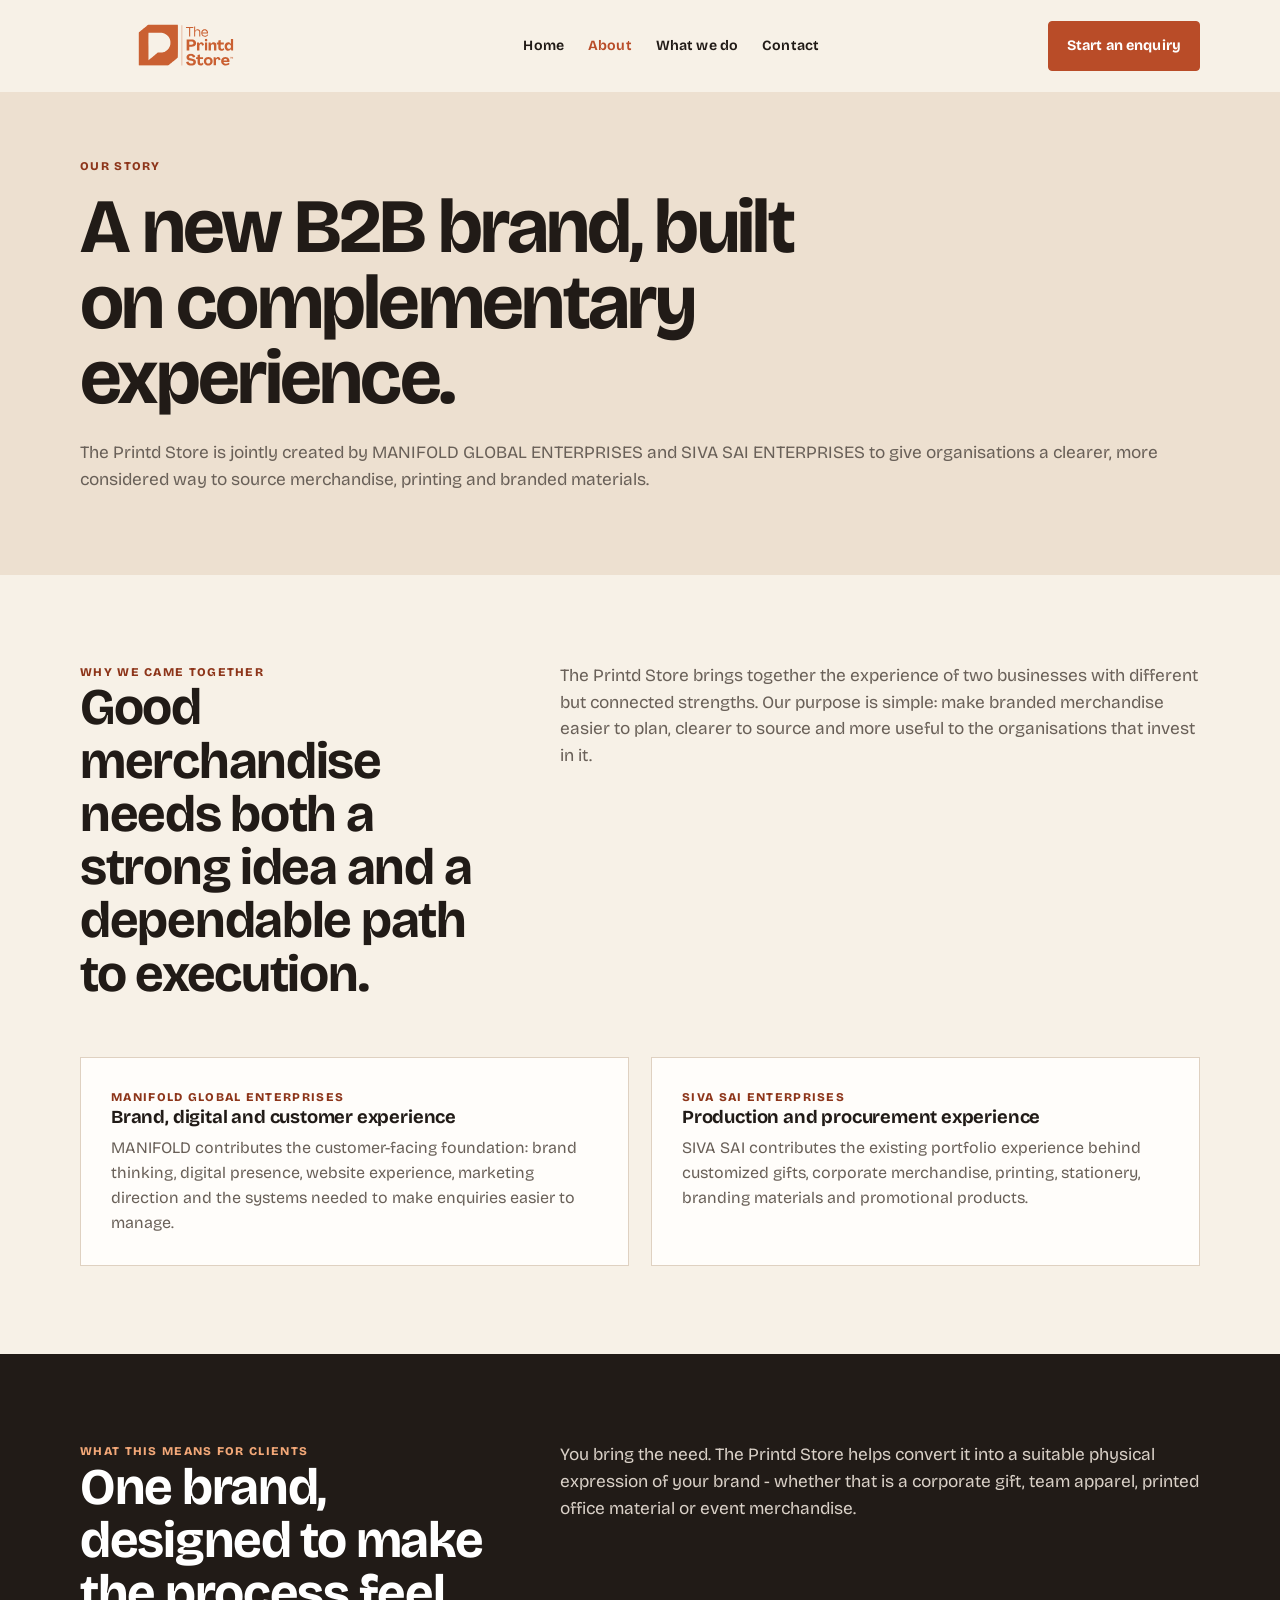
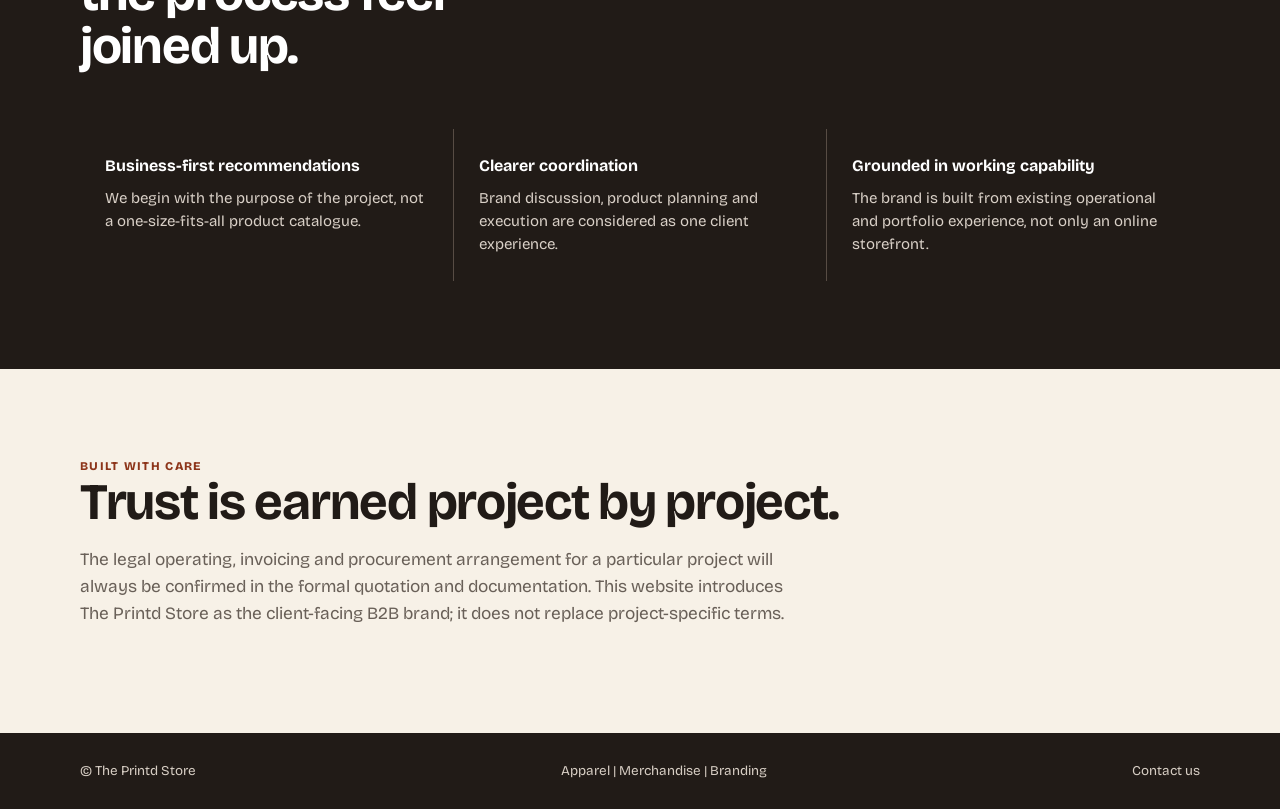
==== about.html @ 700ee6ad "Publish The Printd Store website draft" ====
<!doctype html>
<html lang="en"><head><meta charset="UTF-8"><meta name="viewport" content="width=device-width, initial-scale=1.0"><meta name="description" content="About The Printd Store, a collaboration of MANIFOLD GLOBAL ENTERPRISES and SIVA SAI ENTERPRISES."><title>About | The Printd Store</title><link rel="stylesheet" href="styles.css"></head><body>
  <header class="wrap"><nav class="nav"><a class="brand" href="index.html"><img src="assets/the-printd-store-header.svg" alt="The Printd Store"></a><div class="links"><a href="index.html">Home</a><a aria-current="page" href="about.html">About</a><a href="services.html">What we do</a><a href="contact.html">Contact</a></div><a class="button" href="contact.html">Start an enquiry</a></nav></header>
  <main><section class="page-hero"><div class="wrap"><div class="eyebrow">Our story</div><h1>A new B2B brand, built on complementary experience.</h1><p class="lead">The Printd Store is jointly created by MANIFOLD GLOBAL ENTERPRISES and SIVA SAI ENTERPRISES to give organisations a clearer, more considered way to source merchandise, printing and branded materials.</p></div></section>
  <section class="wrap"><div class="split"><div><div class="eyebrow">Why we came together</div><h2>Good merchandise needs both a strong idea and a dependable path to execution.</h2></div><p class="copy">The Printd Store brings together the experience of two businesses with different but connected strengths. Our purpose is simple: make branded merchandise easier to plan, clearer to source and more useful to the organisations that invest in it.</p></div><div class="about-grid" style="margin-top:38px"><article class="panel"><div class="eyebrow">MANIFOLD GLOBAL ENTERPRISES</div><h3>Brand, digital and customer experience</h3><p>MANIFOLD contributes the customer-facing foundation: brand thinking, digital presence, website experience, marketing direction and the systems needed to make enquiries easier to manage.</p></article><article class="panel"><div class="eyebrow">SIVA SAI ENTERPRISES</div><h3>Production and procurement experience</h3><p>SIVA SAI contributes the existing portfolio experience behind customized gifts, corporate merchandise, printing, stationery, branding materials and promotional products.</p></article></div></section>
  <section class="why"><div class="wrap"><div class="split"><div><div class="eyebrow">What this means for clients</div><h2>One brand, designed to make the process feel joined up.</h2></div><p class="copy">You bring the need. The Printd Store helps convert it into a suitable physical expression of your brand - whether that is a corporate gift, team apparel, printed office material or event merchandise.</p></div><div class="why-grid"><div><strong>Business-first recommendations</strong><p>We begin with the purpose of the project, not a one-size-fits-all product catalogue.</p></div><div><strong>Clearer coordination</strong><p>Brand discussion, product planning and execution are considered as one client experience.</p></div><div><strong>Grounded in working capability</strong><p>The brand is built from existing operational and portfolio experience, not only an online storefront.</p></div></div></div></section>
  <section class="wrap"><div class="eyebrow">Built with care</div><h2>Trust is earned project by project.</h2><p class="copy" style="max-width:720px">The legal operating, invoicing and procurement arrangement for a particular project will always be confirmed in the formal quotation and documentation. This website introduces The Printd Store as the client-facing B2B brand; it does not replace project-specific terms.</p></section></main>
  <footer><div class="wrap footer-row"><span>© The Printd Store</span><span>Apparel | Merchandise | Branding</span><a href="contact.html">Contact us</a></div></footer>
</body></html>
---- styles.css ----
@font-face{font-family:'Bricolage Grotesque';src:url('assets/BricolageGrotesque-Variable.ttf') format('truetype');font-style:normal;font-weight:200 800;font-stretch:75% 100%;font-display:swap}
:root{--ink:#211b17;--cream:#f7f1e7;--paper:#fffdfa;--rust:#b94c28;--rust-dark:#8d351a;--sand:#e7d5bd;--muted:#696058;--line:#dfd1c1}*{box-sizing:border-box}html{scroll-behavior:smooth}body{margin:0;background:var(--cream);color:var(--ink);font:16px/1.55 'Bricolage Grotesque',Arial,sans-serif;font-optical-sizing:auto}a{color:inherit;text-decoration:none}.wrap{width:min(1120px,calc(100% - 40px));margin:auto}.nav{height:92px;display:flex;align-items:center;justify-content:space-between;gap:18px}.brand{display:flex;align-items:center;width:215px}.brand img{width:100%;height:auto;display:block}.links{display:flex;gap:24px;font-size:.88rem;font-weight:650;letter-spacing:.01em}.links a[aria-current=page]{color:var(--rust)}.button{display:inline-block;padding:13px 18px;border:1px solid var(--rust);border-radius:4px;background:var(--rust);color:#fff;font-size:.9rem;font-weight:700;letter-spacing:.01em;transition:.2s}.button:hover{background:var(--rust-dark);border-color:var(--rust-dark);transform:translateY(-1px)}.button.outline{background:transparent;color:var(--ink);border-color:var(--ink)}.eyebrow{color:var(--rust-dark);font-size:.74rem;font-weight:800;letter-spacing:.11em;text-transform:uppercase}h1,h2,h3,p{margin-top:0}h1{font-size:clamp(3rem,6vw,5.7rem);line-height:.98;letter-spacing:-.035em;margin:15px 0 24px}h2{font-size:clamp(2.1rem,4vw,3.45rem);line-height:1.04;letter-spacing:-.025em;margin-bottom:18px}h3{font-size:1.15rem;line-height:1.2;letter-spacing:-.01em;margin-bottom:8px}.lead,.copy{color:var(--muted);font-size:1.08rem}.hero{padding:52px 0 82px}.hero-grid{display:grid;grid-template-columns:1fr 1fr;gap:54px;align-items:center}.actions{display:flex;gap:12px;flex-wrap:wrap;margin-top:28px}.hero-image{width:100%;aspect-ratio:1.18/1;object-fit:cover;border-radius:0 76px 0 76px;box-shadow:16px 16px 0 var(--sand)}section{padding:88px 0}.split{display:grid;grid-template-columns:.8fr 1.2fr;gap:54px}.cards{display:grid;grid-template-columns:repeat(3,1fr);gap:15px;margin-top:36px}.card{min-height:210px;padding:23px;background:var(--paper);border:1px solid var(--line)}.card .num{display:block;color:var(--rust);font-size:.76rem;font-weight:800;margin-bottom:31px}.why{background:var(--ink);color:white}.why .copy{color:#d9d0c7}.why .eyebrow{color:#f3a878}.why-grid{display:grid;grid-template-columns:repeat(3,1fr);gap:1px;margin-top:37px;background:#574c44}.why-grid>div{padding:25px;background:var(--ink)}.why-grid strong{display:block;margin-bottom:8px}.why-grid p{margin:0;color:#d9d0c7;font-size:.94rem}.process{display:grid;grid-template-columns:repeat(3,1fr);margin-top:35px;border-top:1px solid var(--line)}.process>div{padding:20px 20px 0 0;margin-right:18px;border-right:1px solid var(--line)}.process>div:last-child{border:0}.process strong{display:block;color:var(--rust);font-size:.8rem;margin-bottom:15px}.statement{padding:74px 0;background:var(--rust);color:white;text-align:center}.statement h2{max-width:850px;margin:auto}.statement .eyebrow{color:#ffd9bd;margin-bottom:15px}.page-hero{padding:65px 0 64px;background:#ede0d0}.page-hero h1{max-width:760px}.about-grid,.contact-grid{display:grid;grid-template-columns:1fr 1fr;gap:22px}.panel{padding:30px;background:var(--paper);border:1px solid var(--line)}.panel p{margin-bottom:0;color:var(--muted)}.contact-list{display:grid;gap:12px;margin-top:27px}.contact-option{padding:20px;background:var(--paper);border:1px solid var(--line)}.contact-option small{display:block;color:var(--rust-dark);font-weight:bold;margin-bottom:4px}.form{display:grid;gap:14px}.form label{font-size:.84rem;font-weight:700}.form input,.form select,.form textarea{width:100%;margin-top:5px;border:1px solid #cdbba8;background:var(--paper);padding:11px;font:inherit}.form textarea{min-height:130px;resize:vertical}.notice{font-size:.86rem;color:var(--muted)}footer{padding:28px 0;background:var(--ink);color:#d7cec4;font-size:.84rem}.footer-row{display:flex;justify-content:space-between;gap:15px;flex-wrap:wrap}@media(max-width:760px){.wrap{width:min(100% - 32px,1120px)}.nav{height:72px}.brand{width:150px}.links{gap:12px;font-size:.8rem}.nav>.button{display:none}.hero,.page-hero{padding:42px 0 56px}.hero-grid,.split,.about-grid,.contact-grid{grid-template-columns:1fr;gap:28px}.cards,.why-grid{grid-template-columns:1fr}.process{grid-template-columns:1fr}.process>div{border:0;border-bottom:1px solid var(--line);padding-bottom:18px;margin:0}.hero-image{max-width:540px}section{padding:62px 0}}
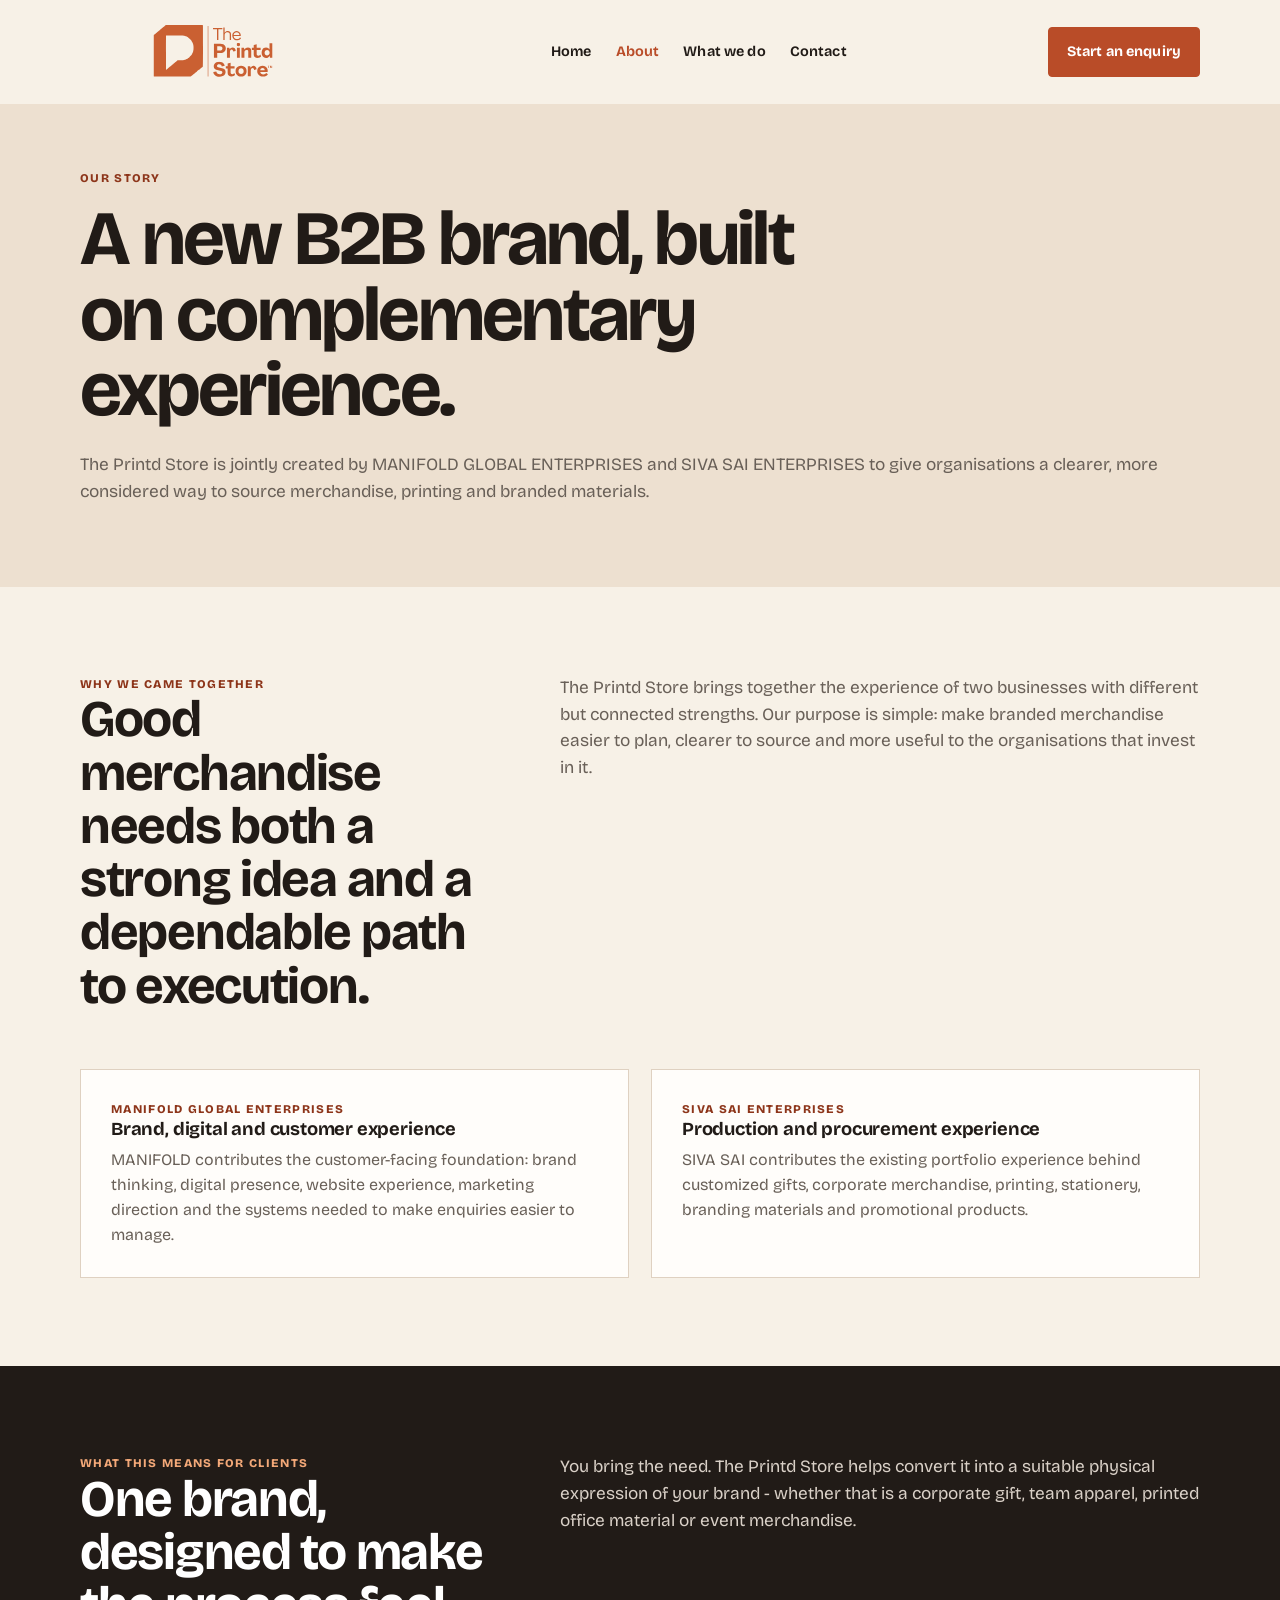
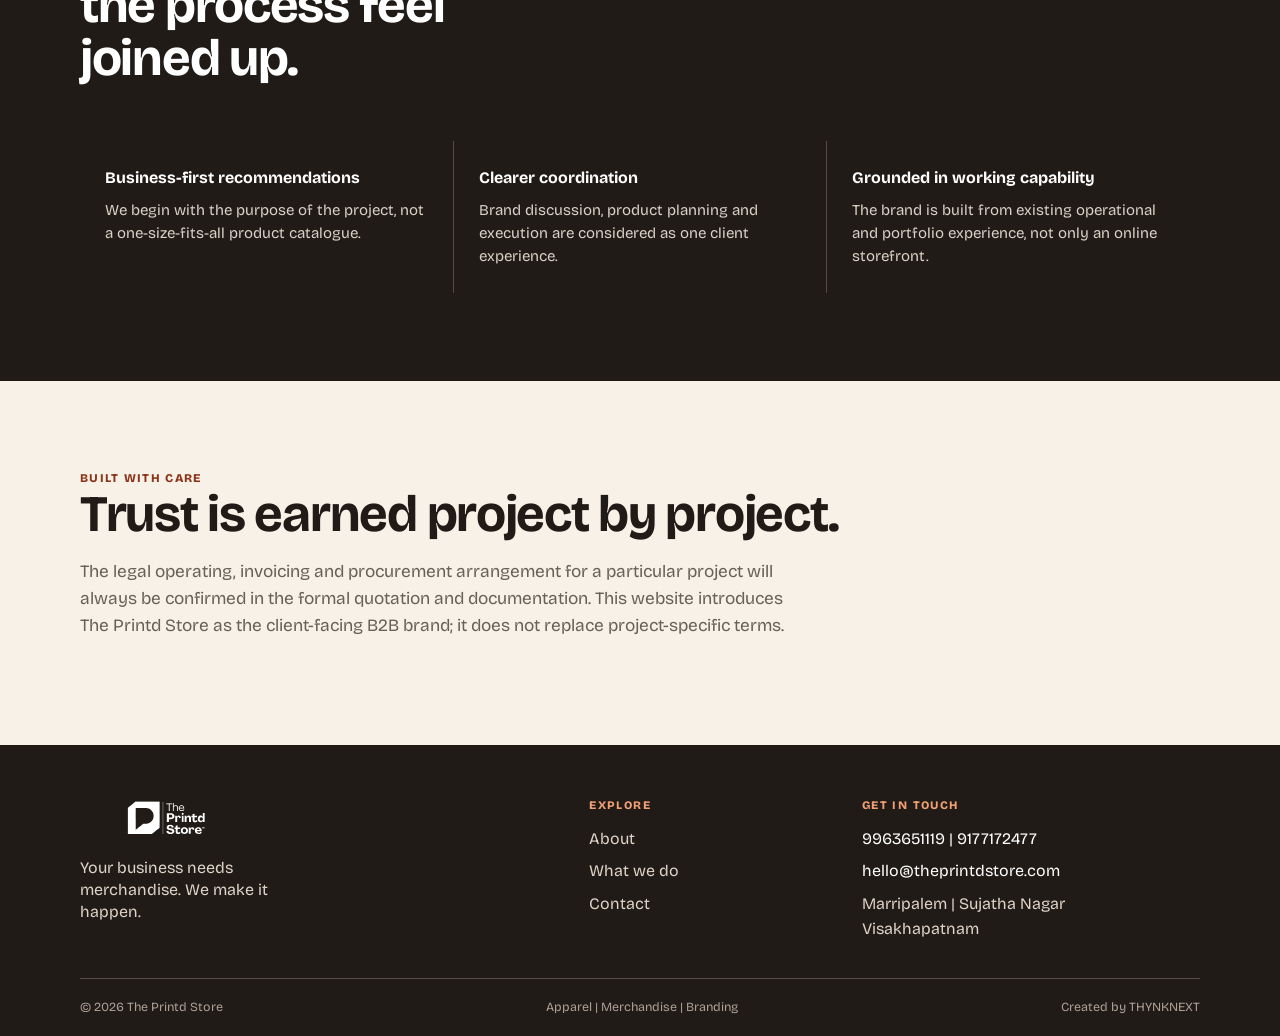
==== commit 5559f090: "Improve mobile layout and enable enquiry form" ====
--- a/about.html
+++ b/about.html
@@ -1,9 +1,9 @@
 <!doctype html>
 <html lang="en"><head><meta charset="UTF-8"><meta name="viewport" content="width=device-width, initial-scale=1.0"><meta name="description" content="About The Printd Store, a collaboration of MANIFOLD GLOBAL ENTERPRISES and SIVA SAI ENTERPRISES."><title>About | The Printd Store</title><link rel="stylesheet" href="styles.css"></head><body>
-  <header class="wrap"><nav class="nav"><a class="brand" href="index.html"><img src="assets/the-printd-store-header.svg" alt="The Printd Store"></a><div class="links"><a href="index.html">Home</a><a aria-current="page" href="about.html">About</a><a href="services.html">What we do</a><a href="contact.html">Contact</a></div><a class="button" href="contact.html">Start an enquiry</a></nav></header>
+  <header class="wrap"><nav class="nav"><a class="brand" href="index.html"><img src="assets/the-printd-store-header.svg" alt="The Printd Store"></a><button class="menu-toggle" type="button" aria-label="Open navigation" aria-expanded="false" aria-controls="site-nav"><span></span><span></span><span></span></button><div class="links" id="site-nav"><a href="index.html">Home</a><a aria-current="page" href="about.html">About</a><a href="services.html">What we do</a><a href="contact.html">Contact</a></div><a class="button" href="contact.html">Start an enquiry</a></nav></header>
   <main><section class="page-hero"><div class="wrap"><div class="eyebrow">Our story</div><h1>A new B2B brand, built on complementary experience.</h1><p class="lead">The Printd Store is jointly created by MANIFOLD GLOBAL ENTERPRISES and SIVA SAI ENTERPRISES to give organisations a clearer, more considered way to source merchandise, printing and branded materials.</p></div></section>
   <section class="wrap"><div class="split"><div><div class="eyebrow">Why we came together</div><h2>Good merchandise needs both a strong idea and a dependable path to execution.</h2></div><p class="copy">The Printd Store brings together the experience of two businesses with different but connected strengths. Our purpose is simple: make branded merchandise easier to plan, clearer to source and more useful to the organisations that invest in it.</p></div><div class="about-grid" style="margin-top:38px"><article class="panel"><div class="eyebrow">MANIFOLD GLOBAL ENTERPRISES</div><h3>Brand, digital and customer experience</h3><p>MANIFOLD contributes the customer-facing foundation: brand thinking, digital presence, website experience, marketing direction and the systems needed to make enquiries easier to manage.</p></article><article class="panel"><div class="eyebrow">SIVA SAI ENTERPRISES</div><h3>Production and procurement experience</h3><p>SIVA SAI contributes the existing portfolio experience behind customized gifts, corporate merchandise, printing, stationery, branding materials and promotional products.</p></article></div></section>
   <section class="why"><div class="wrap"><div class="split"><div><div class="eyebrow">What this means for clients</div><h2>One brand, designed to make the process feel joined up.</h2></div><p class="copy">You bring the need. The Printd Store helps convert it into a suitable physical expression of your brand - whether that is a corporate gift, team apparel, printed office material or event merchandise.</p></div><div class="why-grid"><div><strong>Business-first recommendations</strong><p>We begin with the purpose of the project, not a one-size-fits-all product catalogue.</p></div><div><strong>Clearer coordination</strong><p>Brand discussion, product planning and execution are considered as one client experience.</p></div><div><strong>Grounded in working capability</strong><p>The brand is built from existing operational and portfolio experience, not only an online storefront.</p></div></div></div></section>
   <section class="wrap"><div class="eyebrow">Built with care</div><h2>Trust is earned project by project.</h2><p class="copy" style="max-width:720px">The legal operating, invoicing and procurement arrangement for a particular project will always be confirmed in the formal quotation and documentation. This website introduces The Printd Store as the client-facing B2B brand; it does not replace project-specific terms.</p></section></main>
-  <footer><div class="wrap footer-row"><span>© The Printd Store</span><span>Apparel | Merchandise | Branding</span><a href="contact.html">Contact us</a></div></footer>
+  <footer class="site-footer"><div class="wrap"><div class="footer-grid"><div><img class="footer-logo" src="assets/the-printd-store-header.svg" alt="The Printd Store"><p class="footer-tagline">Your business needs merchandise. We make it happen.</p></div><div><p class="footer-title">Explore</p><div class="footer-links"><a href="about.html">About</a><a href="services.html">What we do</a><a href="contact.html">Contact</a></div></div><div><p class="footer-title">Get in touch</p><div class="footer-contact"><a href="tel:+919963651119">9963651119 | 9177172477</a><a href="mailto:hello@theprintdstore.com">hello@theprintdstore.com</a><span>Marripalem | Sujatha Nagar<br>Visakhapatnam</span></div></div></div><div class="footer-bottom"><span>© 2026 The Printd Store</span><span>Apparel | Merchandise | Branding</span><span>Created by THYNKNEXT</span></div></div></footer><script src="menu.js"></script>
 </body></html>
--- a/styles.css
+++ b/styles.css
@@ -1,2 +1,7 @@
 @font-face{font-family:'Bricolage Grotesque';src:url('assets/BricolageGrotesque-Variable.ttf') format('truetype');font-style:normal;font-weight:200 800;font-stretch:75% 100%;font-display:swap}
-:root{--ink:#211b17;--cream:#f7f1e7;--paper:#fffdfa;--rust:#b94c28;--rust-dark:#8d351a;--sand:#e7d5bd;--muted:#696058;--line:#dfd1c1}*{box-sizing:border-box}html{scroll-behavior:smooth}body{margin:0;background:var(--cream);color:var(--ink);font:16px/1.55 'Bricolage Grotesque',Arial,sans-serif;font-optical-sizing:auto}a{color:inherit;text-decoration:none}.wrap{width:min(1120px,calc(100% - 40px));margin:auto}.nav{height:92px;display:flex;align-items:center;justify-content:space-between;gap:18px}.brand{display:flex;align-items:center;width:215px}.brand img{width:100%;height:auto;display:block}.links{display:flex;gap:24px;font-size:.88rem;font-weight:650;letter-spacing:.01em}.links a[aria-current=page]{color:var(--rust)}.button{display:inline-block;padding:13px 18px;border:1px solid var(--rust);border-radius:4px;background:var(--rust);color:#fff;font-size:.9rem;font-weight:700;letter-spacing:.01em;transition:.2s}.button:hover{background:var(--rust-dark);border-color:var(--rust-dark);transform:translateY(-1px)}.button.outline{background:transparent;color:var(--ink);border-color:var(--ink)}.eyebrow{color:var(--rust-dark);font-size:.74rem;font-weight:800;letter-spacing:.11em;text-transform:uppercase}h1,h2,h3,p{margin-top:0}h1{font-size:clamp(3rem,6vw,5.7rem);line-height:.98;letter-spacing:-.035em;margin:15px 0 24px}h2{font-size:clamp(2.1rem,4vw,3.45rem);line-height:1.04;letter-spacing:-.025em;margin-bottom:18px}h3{font-size:1.15rem;line-height:1.2;letter-spacing:-.01em;margin-bottom:8px}.lead,.copy{color:var(--muted);font-size:1.08rem}.hero{padding:52px 0 82px}.hero-grid{display:grid;grid-template-columns:1fr 1fr;gap:54px;align-items:center}.actions{display:flex;gap:12px;flex-wrap:wrap;margin-top:28px}.hero-image{width:100%;aspect-ratio:1.18/1;object-fit:cover;border-radius:0 76px 0 76px;box-shadow:16px 16px 0 var(--sand)}section{padding:88px 0}.split{display:grid;grid-template-columns:.8fr 1.2fr;gap:54px}.cards{display:grid;grid-template-columns:repeat(3,1fr);gap:15px;margin-top:36px}.card{min-height:210px;padding:23px;background:var(--paper);border:1px solid var(--line)}.card .num{display:block;color:var(--rust);font-size:.76rem;font-weight:800;margin-bottom:31px}.why{background:var(--ink);color:white}.why .copy{color:#d9d0c7}.why .eyebrow{color:#f3a878}.why-grid{display:grid;grid-template-columns:repeat(3,1fr);gap:1px;margin-top:37px;background:#574c44}.why-grid>div{padding:25px;background:var(--ink)}.why-grid strong{display:block;margin-bottom:8px}.why-grid p{margin:0;color:#d9d0c7;font-size:.94rem}.process{display:grid;grid-template-columns:repeat(3,1fr);margin-top:35px;border-top:1px solid var(--line)}.process>div{padding:20px 20px 0 0;margin-right:18px;border-right:1px solid var(--line)}.process>div:last-child{border:0}.process strong{display:block;color:var(--rust);font-size:.8rem;margin-bottom:15px}.statement{padding:74px 0;background:var(--rust);color:white;text-align:center}.statement h2{max-width:850px;margin:auto}.statement .eyebrow{color:#ffd9bd;margin-bottom:15px}.page-hero{padding:65px 0 64px;background:#ede0d0}.page-hero h1{max-width:760px}.about-grid,.contact-grid{display:grid;grid-template-columns:1fr 1fr;gap:22px}.panel{padding:30px;background:var(--paper);border:1px solid var(--line)}.panel p{margin-bottom:0;color:var(--muted)}.contact-list{display:grid;gap:12px;margin-top:27px}.contact-option{padding:20px;background:var(--paper);border:1px solid var(--line)}.contact-option small{display:block;color:var(--rust-dark);font-weight:bold;margin-bottom:4px}.form{display:grid;gap:14px}.form label{font-size:.84rem;font-weight:700}.form input,.form select,.form textarea{width:100%;margin-top:5px;border:1px solid #cdbba8;background:var(--paper);padding:11px;font:inherit}.form textarea{min-height:130px;resize:vertical}.notice{font-size:.86rem;color:var(--muted)}footer{padding:28px 0;background:var(--ink);color:#d7cec4;font-size:.84rem}.footer-row{display:flex;justify-content:space-between;gap:15px;flex-wrap:wrap}@media(max-width:760px){.wrap{width:min(100% - 32px,1120px)}.nav{height:72px}.brand{width:150px}.links{gap:12px;font-size:.8rem}.nav>.button{display:none}.hero,.page-hero{padding:42px 0 56px}.hero-grid,.split,.about-grid,.contact-grid{grid-template-columns:1fr;gap:28px}.cards,.why-grid{grid-template-columns:1fr}.process{grid-template-columns:1fr}.process>div{border:0;border-bottom:1px solid var(--line);padding-bottom:18px;margin:0}.hero-image{max-width:540px}section{padding:62px 0}}
+:root{--ink:#211b17;--cream:#f7f1e7;--paper:#fffdfa;--rust:#b94c28;--rust-dark:#8d351a;--sand:#e7d5bd;--muted:#696058;--line:#dfd1c1}*{box-sizing:border-box}html{scroll-behavior:smooth}body{margin:0;background:var(--cream);color:var(--ink);font:16px/1.55 'Bricolage Grotesque',Arial,sans-serif;font-optical-sizing:auto}a{color:inherit;text-decoration:none}.wrap{width:min(1120px,calc(100% - 40px));margin:auto}
+.nav{height:104px;display:flex;align-items:center;justify-content:space-between;gap:22px;position:relative}.brand{display:flex;align-items:center;width:270px;flex:0 0 auto}.brand img{width:100%;height:auto;display:block}.links{display:flex;align-items:center;gap:24px;font-size:.9rem;font-weight:650;letter-spacing:.01em}.links a[aria-current=page]{color:var(--rust)}.menu-toggle{display:none;border:0;background:transparent;width:44px;height:44px;padding:10px;cursor:pointer}.menu-toggle span{display:block;width:24px;height:2px;background:var(--ink);margin:5px auto;transition:.2s}
+.button{display:inline-block;padding:13px 18px;border:1px solid var(--rust);border-radius:4px;background:var(--rust);color:#fff;font-size:.9rem;font-weight:700;letter-spacing:.01em;transition:.2s}.button:hover{background:var(--rust-dark);border-color:var(--rust-dark);transform:translateY(-1px)}.button.outline{background:transparent;color:var(--ink);border-color:var(--ink)}.eyebrow{color:var(--rust-dark);font-size:.74rem;font-weight:800;letter-spacing:.11em;text-transform:uppercase}h1,h2,h3,p{margin-top:0}h1{font-size:clamp(3rem,6vw,5.7rem);line-height:.98;letter-spacing:-.035em;margin:15px 0 24px}h2{font-size:clamp(2.1rem,4vw,3.45rem);line-height:1.04;letter-spacing:-.025em;margin-bottom:18px}h3{font-size:1.15rem;line-height:1.2;letter-spacing:-.01em;margin-bottom:8px}.lead,.copy{color:var(--muted);font-size:1.08rem}
+.hero{padding:52px 0 82px}.hero-grid{display:grid;grid-template-columns:1fr 1fr;gap:54px;align-items:center}.actions{display:flex;gap:12px;flex-wrap:wrap;margin-top:28px}.hero-image{width:100%;aspect-ratio:1.18/1;object-fit:cover;border-radius:0 76px 0 76px;box-shadow:16px 16px 0 var(--sand)}section{padding:88px 0}.split{display:grid;grid-template-columns:.8fr 1.2fr;gap:54px}.cards{display:grid;grid-template-columns:repeat(3,1fr);gap:15px;margin-top:36px}.card{min-height:210px;padding:23px;background:var(--paper);border:1px solid var(--line)}.card .num{display:block;color:var(--rust);font-size:.76rem;font-weight:800;margin-bottom:31px}.why{background:var(--ink);color:white}.why .copy{color:#d9d0c7}.why .eyebrow{color:#f3a878}.why-grid{display:grid;grid-template-columns:repeat(3,1fr);gap:1px;margin-top:37px;background:#574c44}.why-grid>div{padding:25px;background:var(--ink)}.why-grid strong{display:block;margin-bottom:8px}.why-grid p{margin:0;color:#d9d0c7;font-size:.94rem}.process{display:grid;grid-template-columns:repeat(3,1fr);margin-top:35px;border-top:1px solid var(--line)}.process>div{padding:20px 20px 0 0;margin-right:18px;border-right:1px solid var(--line)}.process>div:last-child{border:0}.process strong{display:block;color:var(--rust);font-size:.8rem;margin-bottom:15px}.statement{padding:74px 0;background:var(--rust);color:white;text-align:center}.statement h2{max-width:850px;margin:auto}.statement .eyebrow{color:#ffd9bd;margin-bottom:15px}.page-hero{padding:65px 0 64px;background:#ede0d0}.page-hero h1{max-width:760px}.about-grid,.contact-grid{display:grid;grid-template-columns:1fr 1fr;gap:22px}.panel{padding:30px;background:var(--paper);border:1px solid var(--line)}.panel p{margin-bottom:0;color:var(--muted)}.contact-list{display:grid;gap:12px;margin-top:27px}.contact-option{padding:20px;background:var(--paper);border:1px solid var(--line)}.contact-option small{display:block;color:var(--rust-dark);font-weight:bold;margin-bottom:4px}.form{display:grid;gap:14px}.form label{font-size:.84rem;font-weight:700}.form input,.form select,.form textarea{width:100%;margin-top:5px;border:1px solid #cdbba8;background:var(--paper);padding:11px;font:inherit}.form textarea{min-height:130px;resize:vertical}.notice{font-size:.86rem;color:var(--muted)}
+.site-footer{padding:52px 0 20px;background:var(--ink);color:#dfd4c9}.footer-grid{display:grid;grid-template-columns:1.4fr .7fr 1fr;gap:36px;padding-bottom:36px}.footer-logo{width:175px;display:block;filter:brightness(0) invert(1);margin-bottom:17px}.footer-tagline{font-size:1rem;line-height:1.35;margin:0;max-width:250px}.footer-title{color:#f1a074;font-size:.72rem;font-weight:800;letter-spacing:.12em;text-transform:uppercase;margin:0 0 12px}.footer-links{display:grid;gap:8px}.footer-links a:hover{color:white}.footer-contact{display:grid;gap:8px}.footer-contact a{color:white}.footer-bottom{padding-top:18px;border-top:1px solid #584e47;font-size:.78rem;color:#aca097;display:flex;justify-content:space-between;gap:15px;flex-wrap:wrap}
+@media(max-width:760px){.wrap{width:min(100% - 32px,1120px)}.nav{height:90px}.brand{width:205px}.menu-toggle{display:block;margin-left:auto}.nav>.button{display:none}.links{display:none;position:absolute;z-index:20;top:80px;left:0;right:0;padding:20px;background:var(--paper);border:1px solid var(--line);box-shadow:0 15px 35px rgba(33,27,23,.12);flex-direction:column;align-items:stretch;gap:0;font-size:1rem}.links a{padding:13px 0;border-bottom:1px solid var(--line)}.links a:last-child{border:0}.nav.nav-open .links{display:flex}.nav.nav-open .menu-toggle span:first-child{transform:translateY(7px) rotate(45deg)}.nav.nav-open .menu-toggle span:nth-child(2){opacity:0}.nav.nav-open .menu-toggle span:last-child{transform:translateY(-7px) rotate(-45deg)}h1{font-size:clamp(2.65rem,12vw,3.55rem);line-height:.97;letter-spacing:-.035em;margin-bottom:19px}h2{font-size:clamp(2rem,9.4vw,2.75rem)}.lead,.copy{font-size:1rem;line-height:1.52}.hero,.page-hero{padding:38px 0 54px}.hero-grid,.split,.about-grid,.contact-grid{grid-template-columns:1fr;gap:28px}.hero-image{max-width:540px;border-radius:0 52px 0 52px}.actions{display:grid;grid-template-columns:1fr;gap:10px}.actions .button{text-align:center}.cards,.why-grid{grid-template-columns:1fr}.process{grid-template-columns:1fr}.process>div{border:0;border-bottom:1px solid var(--line);padding-bottom:18px;margin:0}.site-footer{padding:42px 0 18px}.footer-grid{grid-template-columns:1fr;gap:29px;padding-bottom:30px}.footer-logo{width:190px}.footer-tagline{max-width:290px}.footer-bottom{display:grid;gap:7px}.page-hero h1{max-width:530px}section{padding:62px 0}}
